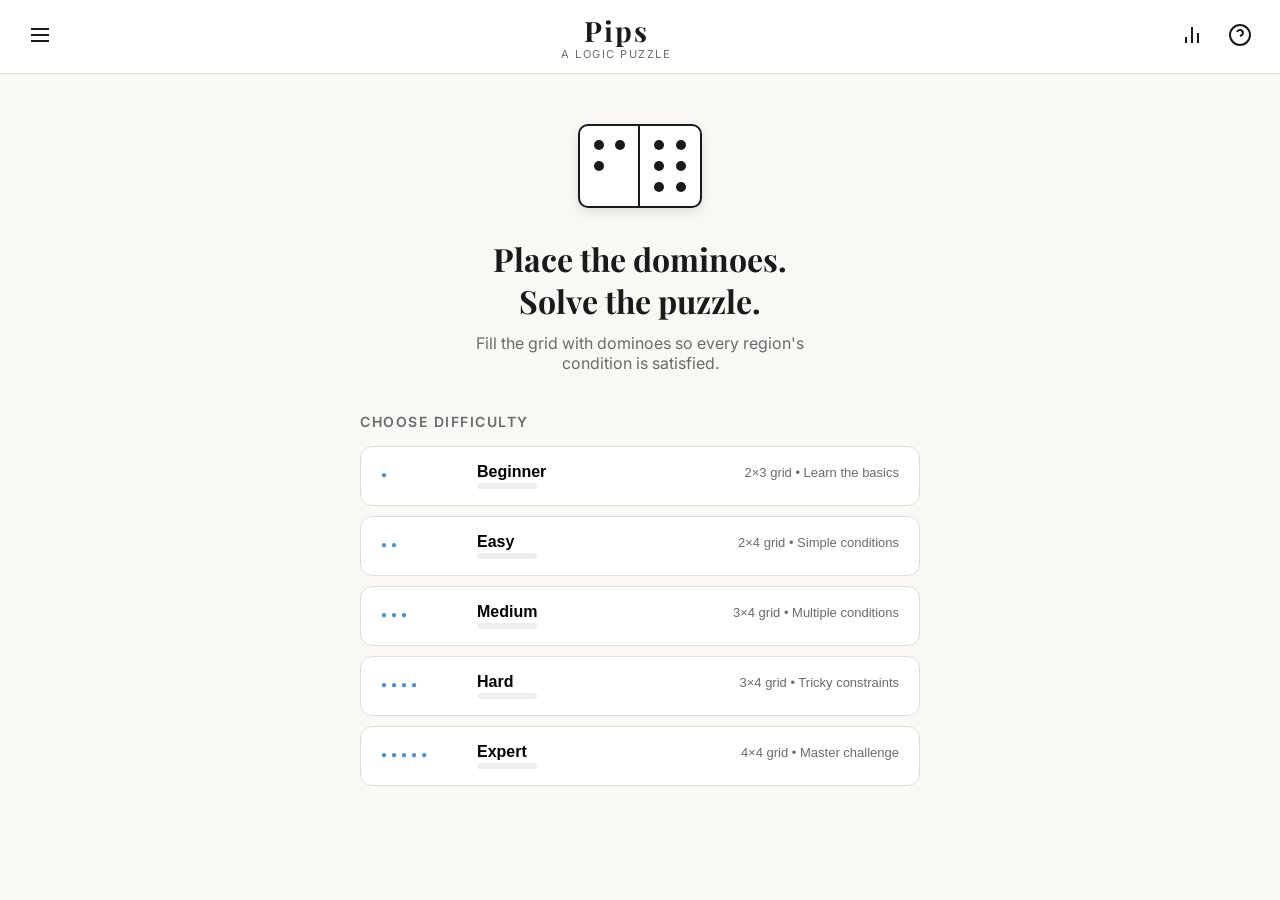
==== index.html @ b39b8e14 "Pips - Logic puzzle game inspired by NYT Pips Domino-based puzzle with 25 levels across 5 difficulti" ====
<!DOCTYPE html>
<html lang="en">
<head>
    <meta charset="UTF-8">
    <meta name="viewport" content="width=device-width, initial-scale=1.0">
    <title>Pips - Logic Puzzle Game</title>
    <link rel="stylesheet" href="css/style.css">
    <link href="https://fonts.googleapis.com/css2?family=Inter:wght@300;400;500;600;700;800&family=Playfair+Display:wght@700&display=swap" rel="stylesheet">
</head>
<body>
    <div id="app">
        <!-- Header -->
        <header class="header">
            <div class="header-left">
                <button class="btn-icon" id="menuBtn" title="Menu">
                    <svg width="24" height="24" viewBox="0 0 24 24" fill="none" stroke="currentColor" stroke-width="2">
                        <line x1="3" y1="6" x2="21" y2="6"></line>
                        <line x1="3" y1="12" x2="21" y2="12"></line>
                        <line x1="3" y1="18" x2="21" y2="18"></line>
                    </svg>
                </button>
            </div>
            <div class="header-center">
                <h1 class="logo">Pips</h1>
                <p class="tagline">A Logic Puzzle</p>
            </div>
            <div class="header-right">
                <button class="btn-icon" id="statsBtn" title="Statistics">
                    <svg width="24" height="24" viewBox="0 0 24 24" fill="none" stroke="currentColor" stroke-width="2">
                        <path d="M18 20V10M12 20V4M6 20v-6"></path>
                    </svg>
                </button>
                <button class="btn-icon" id="helpBtn" title="How to Play">
                    <svg width="24" height="24" viewBox="0 0 24 24" fill="none" stroke="currentColor" stroke-width="2">
                        <circle cx="12" cy="12" r="10"></circle>
                        <path d="M9.09 9a3 3 0 0 1 5.83 1c0 2-3 3-3 3"></path>
                        <line x1="12" y1="17" x2="12.01" y2="17"></line>
                    </svg>
                </button>
            </div>
        </header>

        <!-- Home Screen -->
        <div id="homeScreen" class="screen active">
            <div class="home-hero">
                <div class="hero-domino">
                    <div class="hero-pip-half">
                        <span class="pip"></span><span class="pip"></span><span class="pip"></span>
                    </div>
                    <div class="hero-pip-half">
                        <span class="pip"></span><span class="pip"></span><span class="pip"></span>
                        <span class="pip"></span><span class="pip"></span><span class="pip"></span>
                    </div>
                </div>
                <h2 class="home-title">Place the dominoes.<br>Solve the puzzle.</h2>
                <p class="home-subtitle">Fill the grid with dominoes so every region's condition is satisfied.</p>
            </div>

            <div class="difficulty-selector">
                <h3 class="section-title">Choose Difficulty</h3>
                <div class="difficulty-cards">
                    <button class="difficulty-card" data-difficulty="beginner">
                        <div class="diff-icon">&#9679;</div>
                        <div class="diff-name">Beginner</div>
                        <div class="diff-desc">2×3 grid &bull; Learn the basics</div>
                        <div class="diff-progress"><span class="progress-fill" id="prog-beginner"></span></div>
                        <div class="diff-count" id="count-beginner">0/5</div>
                    </button>
                    <button class="difficulty-card" data-difficulty="easy">
                        <div class="diff-icon">&#9679;&#9679;</div>
                        <div class="diff-name">Easy</div>
                        <div class="diff-desc">2×4 grid &bull; Simple conditions</div>
                        <div class="diff-progress"><span class="progress-fill" id="prog-easy"></span></div>
                        <div class="diff-count" id="count-easy">0/5</div>
                    </button>
                    <button class="difficulty-card" data-difficulty="medium">
                        <div class="diff-icon">&#9679;&#9679;&#9679;</div>
                        <div class="diff-name">Medium</div>
                        <div class="diff-desc">3×4 grid &bull; Multiple conditions</div>
                        <div class="diff-progress"><span class="progress-fill" id="prog-medium"></span></div>
                        <div class="diff-count" id="count-medium">0/5</div>
                    </button>
                    <button class="difficulty-card" data-difficulty="hard">
                        <div class="diff-icon">&#9679;&#9679;&#9679;&#9679;</div>
                        <div class="diff-name">Hard</div>
                        <div class="diff-desc">3×4 grid &bull; Tricky constraints</div>
                        <div class="diff-progress"><span class="progress-fill" id="prog-hard"></span></div>
                        <div class="diff-count" id="count-hard">0/5</div>
                    </button>
                    <button class="difficulty-card" data-difficulty="expert">
                        <div class="diff-icon">&#9679;&#9679;&#9679;&#9679;&#9679;</div>
                        <div class="diff-name">Expert</div>
                        <div class="diff-desc">4×4 grid &bull; Master challenge</div>
                        <div class="diff-progress"><span class="progress-fill" id="prog-expert"></span></div>
                        <div class="diff-count" id="count-expert">0/5</div>
                    </button>
                </div>
            </div>

            <div class="stages-panel" id="stagesPanel">
                <h3 class="section-title" id="stagesTitle">Stages</h3>
                <div class="stages-grid" id="stagesGrid"></div>
                <button class="btn-back" id="backToHome">&larr; Back</button>
            </div>
        </div>

        <!-- Game Screen -->
        <div id="gameScreen" class="screen">
            <div class="game-toolbar">
                <button class="btn-back" id="backToStages">&larr; Back</button>
                <div class="game-info">
                    <span class="level-badge" id="levelBadge">Easy</span>
                    <span class="stage-label" id="stageLabel">Stage 1</span>
                </div>
                <div class="game-controls">
                    <div class="timer" id="timer">0:00</div>
                    <button class="btn-small" id="hintBtn" title="Hint">
                        <svg width="18" height="18" viewBox="0 0 24 24" fill="none" stroke="currentColor" stroke-width="2">
                            <path d="M9.663 17h4.673M12 3v1m6.364 1.636l-.707.707M21 12h-1M4 12H3m3.343-5.657l-.707-.707m2.828 9.9a5 5 0 117.072 0l-.548.547A3.374 3.374 0 0014 18.469V19a2 2 0 11-4 0v-.531c0-.895-.356-1.754-.988-2.386l-.548-.547z"></path>
                        </svg>
                        <span id="hintCount">3</span>
                    </button>
                    <button class="btn-small" id="resetBtn" title="Reset">
                        <svg width="18" height="18" viewBox="0 0 24 24" fill="none" stroke="currentColor" stroke-width="2">
                            <path d="M1 4v6h6M23 20v-6h-6"></path>
                            <path d="M20.49 9A9 9 0 005.64 5.64L1 10m22 4l-4.64 4.36A9 9 0 013.51 15"></path>
                        </svg>
                    </button>
                </div>
            </div>

            <div class="game-area">
                <div class="conditions-panel" id="conditionsPanel"></div>
                <div class="grid-container" id="gridContainer">
                    <div class="grid" id="grid"></div>
                </div>
                <div class="dominoes-tray" id="dominoesTray">
                    <h4 class="tray-title">Dominoes</h4>
                    <div class="tray-items" id="trayItems"></div>
                </div>
            </div>

            <div class="game-actions">
                <button class="btn-primary" id="checkBtn">Check Solution</button>
                <button class="btn-secondary" id="clearBtn">Clear All</button>
            </div>
        </div>

        <!-- Win Modal -->
        <div class="modal-overlay" id="winModal">
            <div class="modal win-modal">
                <div class="win-stars">
                    <span class="star" id="star1">&#9733;</span>
                    <span class="star" id="star2">&#9733;</span>
                    <span class="star" id="star3">&#9733;</span>
                </div>
                <h2 class="win-title">Puzzle Solved!</h2>
                <p class="win-time" id="winTime">Time: 0:00</p>
                <p class="win-hints" id="winHints">Hints used: 0</p>
                <div class="win-actions">
                    <button class="btn-primary" id="nextPuzzleBtn">Next Puzzle &rarr;</button>
                    <button class="btn-secondary" id="replayBtn">Replay</button>
                    <button class="btn-secondary" id="backHomeBtn">Home</button>
                </div>
            </div>
        </div>

        <!-- Help Modal -->
        <div class="modal-overlay" id="helpModal">
            <div class="modal help-modal">
                <button class="modal-close" id="closeHelp">&times;</button>
                <h2>How to Play</h2>
                <div class="help-content">
                    <div class="help-step">
                        <div class="help-num">1</div>
                        <div>
                            <h4>Look at the Grid</h4>
                            <p>The grid is divided into colored regions. Each region has a condition that must be satisfied.</p>
                        </div>
                    </div>
                    <div class="help-step">
                        <div class="help-num">2</div>
                        <div>
                            <h4>Place Dominoes</h4>
                            <p>Click a domino to select it, then click again to rotate. Click a cell on the grid to place it. Click a placed domino to remove it.</p>
                        </div>
                    </div>
                    <div class="help-step">
                        <div class="help-num">3</div>
                        <div>
                            <h4>Satisfy Conditions</h4>
                            <p>Every region's condition must be met by the pip values placed within it.</p>
                        </div>
                    </div>
                    <div class="help-section">
                        <h3>Conditions</h3>
                        <div class="condition-list">
                            <div class="cond-item"><span class="cond-symbol">=N</span> Sum of pips equals N</div>
                            <div class="cond-item"><span class="cond-symbol">==</span> All pips are equal</div>
                            <div class="cond-item"><span class="cond-symbol">&#8800;</span> All pips are different</div>
                            <div class="cond-item"><span class="cond-symbol">&lt;</span> Pips increase (left-to-right, top-to-bottom)</div>
                            <div class="cond-item"><span class="cond-symbol">&gt;</span> Pips decrease (left-to-right, top-to-bottom)</div>
                            <div class="cond-item"><span class="cond-symbol">Even</span> All pips are even numbers</div>
                            <div class="cond-item"><span class="cond-symbol">Odd</span> All pips are odd numbers</div>
                        </div>
                    </div>
                </div>
            </div>
        </div>

        <!-- Stats Modal -->
        <div class="modal-overlay" id="statsModal">
            <div class="modal stats-modal">
                <button class="modal-close" id="closeStats">&times;</button>
                <h2>Statistics</h2>
                <div class="stats-grid" id="statsContent">
                    <div class="stat-box">
                        <div class="stat-num" id="statSolved">0</div>
                        <div class="stat-label">Puzzles Solved</div>
                    </div>
                    <div class="stat-box">
                        <div class="stat-num" id="statStreak">0</div>
                        <div class="stat-label">Current Streak</div>
                    </div>
                    <div class="stat-box">
                        <div class="stat-num" id="statBest">-</div>
                        <div class="stat-label">Best Time</div>
                    </div>
                    <div class="stat-box">
                        <div class="stat-num" id="statStars">0</div>
                        <div class="stat-label">Total Stars</div>
                    </div>
                </div>
                <div class="stats-levels" id="statsLevels"></div>
            </div>
        </div>
    </div>

    <script src="js/puzzles.js"></script>
    <script src="js/app.js"></script>
</body>
</html>
---- css/style.css ----
/* === Reset & Base === */
*, *::before, *::after { box-sizing: border-box; margin: 0; padding: 0; }

:root {
    --bg: #faf8f5;
    --surface: #ffffff;
    --text: #1a1a1a;
    --text-muted: #6b6b6b;
    --border: #e0ddd8;
    --accent: #4a90d9;
    --accent-hover: #3a7bc8;
    --success: #4caf50;
    --error: #e74c3c;
    --gold: #f0c040;

    --region-blue: #d4e6f9;
    --region-green: #d4f0d4;
    --region-yellow: #fdf3d0;
    --region-pink: #f9d4e6;
    --region-purple: #e4d4f9;
    --region-orange: #f9e0d4;
    --region-teal: #d4f0ef;

    --shadow-sm: 0 1px 3px rgba(0,0,0,0.08);
    --shadow-md: 0 4px 12px rgba(0,0,0,0.1);
    --shadow-lg: 0 8px 30px rgba(0,0,0,0.12);
    --radius: 12px;
    --radius-sm: 8px;
}

body {
    font-family: 'Inter', -apple-system, BlinkMacSystemFont, sans-serif;
    background: var(--bg);
    color: var(--text);
    min-height: 100vh;
    overflow-x: hidden;
}

/* === Header === */
.header {
    display: flex;
    align-items: center;
    justify-content: space-between;
    padding: 12px 20px;
    border-bottom: 1px solid var(--border);
    background: var(--surface);
    position: sticky;
    top: 0;
    z-index: 100;
}

.header-center { text-align: center; }

.logo {
    font-family: 'Playfair Display', serif;
    font-size: 28px;
    font-weight: 700;
    letter-spacing: 2px;
}

.tagline {
    font-size: 11px;
    color: var(--text-muted);
    text-transform: uppercase;
    letter-spacing: 1.5px;
    margin-top: -2px;
}

.header-left, .header-right { display: flex; gap: 8px; }

.btn-icon {
    background: none;
    border: none;
    cursor: pointer;
    padding: 8px;
    border-radius: var(--radius-sm);
    color: var(--text);
    transition: background 0.2s;
}
.btn-icon:hover { background: #f0ede8; }

/* === Screens === */
.screen { display: none; }
.screen.active { display: block; }

/* === Home Screen === */
.home-hero {
    text-align: center;
    padding: 50px 20px 40px;
}

.hero-domino {
    display: inline-flex;
    background: var(--surface);
    border: 2px solid var(--text);
    border-radius: 10px;
    overflow: hidden;
    margin-bottom: 30px;
    box-shadow: var(--shadow-md);
}

.hero-pip-half {
    width: 60px;
    height: 80px;
    display: grid;
    grid-template-columns: repeat(2, 1fr);
    grid-template-rows: repeat(3, 1fr);
    place-items: center;
    padding: 8px;
}

.hero-pip-half:first-child { border-right: 2px solid var(--text); }

.hero-pip-half .pip {
    width: 10px;
    height: 10px;
    background: var(--text);
    border-radius: 50%;
}

.home-title {
    font-family: 'Playfair Display', serif;
    font-size: 32px;
    line-height: 1.3;
    margin-bottom: 12px;
}

.home-subtitle {
    color: var(--text-muted);
    font-size: 16px;
    max-width: 400px;
    margin: 0 auto;
}

/* === Difficulty Selector === */
.difficulty-selector {
    max-width: 600px;
    margin: 0 auto;
    padding: 0 20px 40px;
}

.section-title {
    font-size: 14px;
    text-transform: uppercase;
    letter-spacing: 1.5px;
    color: var(--text-muted);
    margin-bottom: 16px;
    font-weight: 600;
}

.difficulty-cards {
    display: flex;
    flex-direction: column;
    gap: 10px;
}

.difficulty-card {
    display: grid;
    grid-template-columns: 80px 1fr auto;
    grid-template-rows: auto auto;
    align-items: center;
    gap: 2px 16px;
    background: var(--surface);
    border: 1px solid var(--border);
    border-radius: var(--radius);
    padding: 16px 20px;
    cursor: pointer;
    transition: all 0.2s;
    text-align: left;
}

.difficulty-card:hover {
    border-color: var(--accent);
    box-shadow: var(--shadow-sm);
    transform: translateY(-1px);
}

.diff-icon {
    grid-row: span 2;
    font-size: 10px;
    letter-spacing: 4px;
    color: var(--accent);
}

.diff-name {
    font-weight: 600;
    font-size: 16px;
}

.diff-desc {
    font-size: 13px;
    color: var(--text-muted);
}

.diff-progress {
    grid-row: span 2;
    width: 60px;
    height: 6px;
    background: #eee;
    border-radius: 3px;
    overflow: hidden;
}

.progress-fill {
    display: block;
    height: 100%;
    background: var(--accent);
    border-radius: 3px;
    transition: width 0.3s;
    width: 0%;
}

.diff-count {
    display: none;
}

/* === Stages Panel === */
.stages-panel {
    display: none;
    max-width: 600px;
    margin: 0 auto;
    padding: 30px 20px 40px;
}

.stages-panel.active { display: block; }

.stages-grid {
    display: grid;
    grid-template-columns: repeat(auto-fill, minmax(100px, 1fr));
    gap: 12px;
    margin-bottom: 24px;
}

.stage-card {
    background: var(--surface);
    border: 2px solid var(--border);
    border-radius: var(--radius);
    padding: 20px 12px;
    text-align: center;
    cursor: pointer;
    transition: all 0.2s;
    position: relative;
}

.stage-card:hover {
    border-color: var(--accent);
    transform: translateY(-2px);
    box-shadow: var(--shadow-sm);
}

.stage-card.locked {
    opacity: 0.5;
    cursor: not-allowed;
}

.stage-card.completed {
    border-color: var(--success);
    background: #f0faf0;
}

.stage-card.completed::after {
    content: '✓';
    position: absolute;
    top: 6px;
    right: 8px;
    color: var(--success);
    font-weight: 700;
    font-size: 14px;
}

.stage-num {
    font-size: 24px;
    font-weight: 700;
    color: var(--accent);
}

.stage-stars {
    font-size: 12px;
    color: #ddd;
    margin-top: 6px;
    letter-spacing: 2px;
}

.stage-stars .earned { color: var(--gold); }

.btn-back {
    background: none;
    border: none;
    cursor: pointer;
    font-size: 14px;
    color: var(--text-muted);
    padding: 8px 0;
    font-weight: 500;
    transition: color 0.2s;
}
.btn-back:hover { color: var(--text); }

/* === Game Screen === */
.game-toolbar {
    display: flex;
    align-items: center;
    justify-content: space-between;
    padding: 12px 20px;
    border-bottom: 1px solid var(--border);
    background: var(--surface);
}

.game-info {
    display: flex;
    align-items: center;
    gap: 10px;
}

.level-badge {
    background: var(--accent);
    color: white;
    padding: 3px 10px;
    border-radius: 20px;
    font-size: 12px;
    font-weight: 600;
    text-transform: uppercase;
}

.stage-label {
    font-weight: 600;
    font-size: 15px;
}

.game-controls {
    display: flex;
    align-items: center;
    gap: 10px;
}

.timer {
    font-variant-numeric: tabular-nums;
    font-weight: 600;
    font-size: 16px;
    min-width: 50px;
    text-align: center;
}

.btn-small {
    background: none;
    border: 1px solid var(--border);
    cursor: pointer;
    padding: 6px 10px;
    border-radius: var(--radius-sm);
    display: flex;
    align-items: center;
    gap: 4px;
    font-size: 13px;
    font-weight: 500;
    color: var(--text);
    transition: all 0.2s;
}
.btn-small:hover { background: #f0ede8; }

/* === Game Area === */
.game-area {
    display: flex;
    flex-direction: column;
    align-items: center;
    padding: 24px 20px;
    gap: 24px;
}

/* === Conditions Panel === */
.conditions-panel {
    display: flex;
    flex-wrap: wrap;
    gap: 8px;
    justify-content: center;
    max-width: 500px;
}

.condition-tag {
    display: flex;
    align-items: center;
    gap: 8px;
    padding: 8px 14px;
    border-radius: 10px;
    font-size: 13px;
    font-weight: 500;
    border: 2px solid var(--border);
    background: var(--surface);
    transition: all 0.3s;
}

.condition-tag .color-dot {
    width: 16px;
    height: 16px;
    border-radius: 4px;
    border: 1px solid rgba(0,0,0,0.15);
    flex-shrink: 0;
}

.condition-tag .cond-label {
    font-weight: 800;
    font-size: 15px;
    min-width: 28px;
    text-align: center;
}

.condition-tag .cond-desc {
    font-size: 12px;
    color: var(--text-muted);
    font-weight: 400;
}

.condition-tag.satisfied {
    border-color: var(--success);
    background: #f0faf0;
}

.condition-tag.violated {
    border-color: var(--error);
    background: #fdf0ef;
}

/* === Grid === */
.grid-container {
    position: relative;
}

.grid {
    display: grid;
    gap: 0;
    border-radius: 6px;
    overflow: hidden;
}

.grid-cell {
    width: 70px;
    height: 70px;
    display: flex;
    align-items: center;
    justify-content: center;
    position: relative;
    border: 1px solid rgba(0,0,0,0.12);
    transition: all 0.2s;
}

.grid-cell.drop-target {
    outline: 3px dashed var(--accent);
    outline-offset: -3px;
}

/* Region label on grid */
.region-label {
    position: absolute;
    top: 3px;
    left: 4px;
    font-size: 11px;
    font-weight: 700;
    color: rgba(0,0,0,0.55);
    pointer-events: none;
    z-index: 2;
    line-height: 1;
    letter-spacing: 0.3px;
    text-shadow: 0 0 3px rgba(255,255,255,0.6);
}

.grid-cell .cell-pip-display {
    width: 54px;
    height: 54px;
    display: flex;
    align-items: center;
    justify-content: center;
    pointer-events: none;
}

.grid-cell .cell-pip-display .pip-container {
    display: grid;
    width: 50px;
    height: 50px;
    place-items: center;
}

.grid-cell .cell-pip-display .pip-dot {
    width: 11px;
    height: 11px;
    background: var(--text);
    border-radius: 50%;
    box-shadow: 0 1px 2px rgba(0,0,0,0.2);
}

.grid-cell.has-domino {
    cursor: grab;
}

/* Blocked / inactive cells */
.grid-cell.blocked {
    background: #2a2a2a !important;
    cursor: default;
    border-color: #2a2a2a;
}

.grid-cell.hint-cell {
    animation: hintPulse 1.5s ease-in-out 3;
}

@keyframes hintPulse {
    0%, 100% { outline: none; }
    50% { outline: 3px solid var(--gold); outline-offset: -3px; }
}

/* Region borders */
.grid-cell.border-top { border-top: 2px solid var(--text); }
.grid-cell.border-bottom { border-bottom: 2px solid var(--text); }
.grid-cell.border-left { border-left: 2px solid var(--text); }
.grid-cell.border-right { border-right: 2px solid var(--text); }

/* === Dominoes Tray === */
.dominoes-tray {
    width: 100%;
    max-width: 500px;
}

.tray-title {
    font-size: 13px;
    text-transform: uppercase;
    letter-spacing: 1px;
    color: var(--text-muted);
    margin-bottom: 12px;
    text-align: center;
}

.tray-items {
    display: flex;
    flex-wrap: wrap;
    gap: 10px;
    justify-content: center;
}

.domino {
    display: flex;
    background: var(--surface);
    border: 2px solid var(--text);
    border-radius: 8px;
    cursor: grab;
    transition: all 0.2s;
    box-shadow: var(--shadow-sm);
    user-select: none;
}

.domino:hover {
    box-shadow: var(--shadow-md);
    transform: translateY(-2px);
}

.domino.selected {
    outline: 3px solid var(--accent);
    outline-offset: 2px;
    box-shadow: 0 0 0 6px rgba(74, 144, 217, 0.2), var(--shadow-md);
    transform: translateY(-3px);
}

/* === Drag Ghost === */
.domino-ghost {
    position: fixed;
    z-index: 9999;
    pointer-events: none;
    display: flex;
    background: var(--surface);
    border: 2px solid var(--text);
    border-radius: 8px;
    box-shadow: 0 8px 24px rgba(0,0,0,0.25);
    opacity: 0.9;
    transform: scale(1.05);
}

.domino-ghost.vertical { flex-direction: column; }

.domino-ghost .ghost-half {
    width: 50px;
    height: 50px;
    display: flex;
    align-items: center;
    justify-content: center;
}

.domino-ghost .pip-container {
    display: grid;
    width: 40px;
    height: 40px;
    place-items: center;
}

.domino-ghost .pip-dot {
    width: 8px;
    height: 8px;
    background: var(--text);
    border-radius: 50%;
}

.domino-ghost.horizontal .ghost-half:first-child { border-right: 2px solid var(--text); }
.domino-ghost.vertical .ghost-half:first-child { border-bottom: 2px solid var(--text); }

/* === Placed Domino Visuals === */
.grid-cell.has-domino {
    cursor: grab;
}

.grid-cell.domino-left {
    box-shadow: inset 0 3px 0 0 #333, inset 0 -3px 0 0 #333, inset 3px 0 0 0 #333;
    border-top-left-radius: 6px;
    border-bottom-left-radius: 6px;
}

.grid-cell.domino-right {
    box-shadow: inset 0 3px 0 0 #333, inset 0 -3px 0 0 #333, inset -3px 0 0 0 #333;
    border-top-right-radius: 6px;
    border-bottom-right-radius: 6px;
}

.grid-cell.domino-top {
    box-shadow: inset 3px 0 0 0 #333, inset -3px 0 0 0 #333, inset 0 3px 0 0 #333;
    border-top-left-radius: 6px;
    border-top-right-radius: 6px;
}

.grid-cell.domino-bottom {
    box-shadow: inset 3px 0 0 0 #333, inset -3px 0 0 0 #333, inset 0 -3px 0 0 #333;
    border-bottom-left-radius: 6px;
    border-bottom-right-radius: 6px;
}

.grid-cell.domino-single {
    box-shadow: inset 0 0 0 3px #333;
    border-radius: 6px;
}

.domino.single-tile .domino-half {
    border: none !important;
}

.domino-ghost.single-tile .ghost-half {
    border: none !important;
}

/* Drop highlight */
.grid-cell.drop-highlight {
    outline: 3px solid var(--accent);
    outline-offset: -3px;
    background-color: rgba(74, 144, 217, 0.15) !important;
}

.domino.vertical {
    flex-direction: column;
}

.domino.placed {
    display: none;
}

.domino-half {
    width: 50px;
    height: 50px;
    display: flex;
    align-items: center;
    justify-content: center;
    position: relative;
}

.domino.horizontal .domino-half:first-child {
    border-right: 2px solid var(--text);
}

.domino.vertical .domino-half:first-child {
    border-bottom: 2px solid var(--text);
}

.domino-half .pip-container {
    display: grid;
    width: 40px;
    height: 40px;
    place-items: center;
}

.domino-half .pip-dot {
    width: 8px;
    height: 8px;
    background: var(--text);
    border-radius: 50%;
}

/* Pip layouts */
.pip-container.pips-0 { grid-template: 1fr / 1fr; }
.pip-container.pips-1 { grid-template: 1fr / 1fr; }
.pip-container.pips-2 { grid-template: 1fr 1fr / 1fr; }
.pip-container.pips-3 { grid-template: 1fr 1fr 1fr / 1fr; }
.pip-container.pips-4 { grid-template: 1fr 1fr / 1fr 1fr; }
.pip-container.pips-5 { grid-template: 1fr 1fr 1fr / 1fr 1fr; }
.pip-container.pips-6 { grid-template: 1fr 1fr 1fr / 1fr 1fr; }

/* === Game Actions === */
.game-actions {
    display: flex;
    gap: 12px;
    justify-content: center;
    padding: 0 20px 30px;
}

.btn-primary {
    background: var(--accent);
    color: white;
    border: none;
    padding: 12px 32px;
    border-radius: var(--radius-sm);
    font-size: 15px;
    font-weight: 600;
    cursor: pointer;
    transition: all 0.2s;
}
.btn-primary:hover { background: var(--accent-hover); }

.btn-secondary {
    background: var(--surface);
    color: var(--text);
    border: 1px solid var(--border);
    padding: 12px 24px;
    border-radius: var(--radius-sm);
    font-size: 15px;
    font-weight: 500;
    cursor: pointer;
    transition: all 0.2s;
}
.btn-secondary:hover { background: #f0ede8; }

/* === Modals === */
.modal-overlay {
    display: none;
    position: fixed;
    inset: 0;
    background: rgba(0,0,0,0.4);
    z-index: 1000;
    align-items: center;
    justify-content: center;
    padding: 20px;
    backdrop-filter: blur(4px);
}
.modal-overlay.active {
    display: flex;
}

.modal {
    background: var(--surface);
    border-radius: var(--radius);
    box-shadow: var(--shadow-lg);
    max-width: 460px;
    width: 100%;
    max-height: 80vh;
    overflow-y: auto;
    padding: 32px;
    position: relative;
    animation: modalIn 0.3s ease;
}

@keyframes modalIn {
    from { transform: translateY(20px); opacity: 0; }
    to { transform: translateY(0); opacity: 1; }
}

.modal h2 {
    font-family: 'Playfair Display', serif;
    font-size: 24px;
    margin-bottom: 20px;
    text-align: center;
}

.modal-close {
    position: absolute;
    top: 16px;
    right: 16px;
    background: none;
    border: none;
    font-size: 24px;
    cursor: pointer;
    color: var(--text-muted);
    padding: 4px;
}

/* === Win Modal === */
.win-modal { text-align: center; }

.win-stars {
    font-size: 40px;
    margin-bottom: 16px;
}

.star { color: #ddd; transition: color 0.3s, transform 0.3s; }
.star.active { color: var(--gold); transform: scale(1.2); }

.win-title {
    font-family: 'Playfair Display', serif;
    font-size: 28px;
    margin-bottom: 12px;
}

.win-time, .win-hints {
    color: var(--text-muted);
    font-size: 14px;
    margin-bottom: 4px;
}

.win-actions {
    display: flex;
    flex-direction: column;
    gap: 10px;
    margin-top: 24px;
}

/* === Help Modal === */
.help-step {
    display: flex;
    gap: 16px;
    margin-bottom: 20px;
}

.help-num {
    width: 32px;
    height: 32px;
    background: var(--accent);
    color: white;
    border-radius: 50%;
    display: flex;
    align-items: center;
    justify-content: center;
    font-weight: 700;
    font-size: 14px;
    flex-shrink: 0;
}

.help-step h4 { margin-bottom: 4px; font-size: 15px; }
.help-step p { color: var(--text-muted); font-size: 14px; line-height: 1.5; }

.help-section { margin-top: 24px; }
.help-section h3 { font-size: 16px; margin-bottom: 12px; }

.condition-list { display: flex; flex-direction: column; gap: 8px; }

.cond-item {
    display: flex;
    align-items: center;
    gap: 12px;
    font-size: 14px;
}

.cond-symbol {
    background: #f0ede8;
    padding: 4px 10px;
    border-radius: 6px;
    font-weight: 700;
    font-size: 15px;
    min-width: 50px;
    text-align: center;
}

/* === Stats === */
.stats-grid {
    display: grid;
    grid-template-columns: 1fr 1fr;
    gap: 12px;
    margin-bottom: 24px;
}

.stat-box {
    background: #f8f6f2;
    padding: 16px;
    border-radius: var(--radius-sm);
    text-align: center;
}

.stat-num {
    font-size: 28px;
    font-weight: 700;
    color: var(--accent);
}

.stat-label {
    font-size: 12px;
    color: var(--text-muted);
    margin-top: 4px;
    text-transform: uppercase;
    letter-spacing: 0.5px;
}

/* === Responsive === */
@media (max-width: 500px) {
    .grid-cell {
        width: 56px;
        height: 56px;
    }
    .domino-half {
        width: 44px;
        height: 44px;
    }
    .home-title { font-size: 26px; }
    .difficulty-card { grid-template-columns: 60px 1fr auto; padding: 12px 16px; }
}

/* === Shake Animation === */
@keyframes shake {
    0%, 100% { transform: translateX(0); }
    25% { transform: translateX(-4px); }
    75% { transform: translateX(4px); }
}
.shake { animation: shake 0.3s ease-in-out 2; }

/* === Confetti === */
.confetti-container {
    position: fixed;
    inset: 0;
    pointer-events: none;
    z-index: 2000;
    overflow: hidden;
}

.confetti-piece {
    position: absolute;
    width: 10px;
    height: 10px;
    top: -10px;
    animation: confettiFall 3s ease-in forwards;
}

@keyframes confettiFall {
    0% { transform: translateY(0) rotate(0deg); opacity: 1; }
    100% { transform: translateY(100vh) rotate(720deg); opacity: 0; }
}
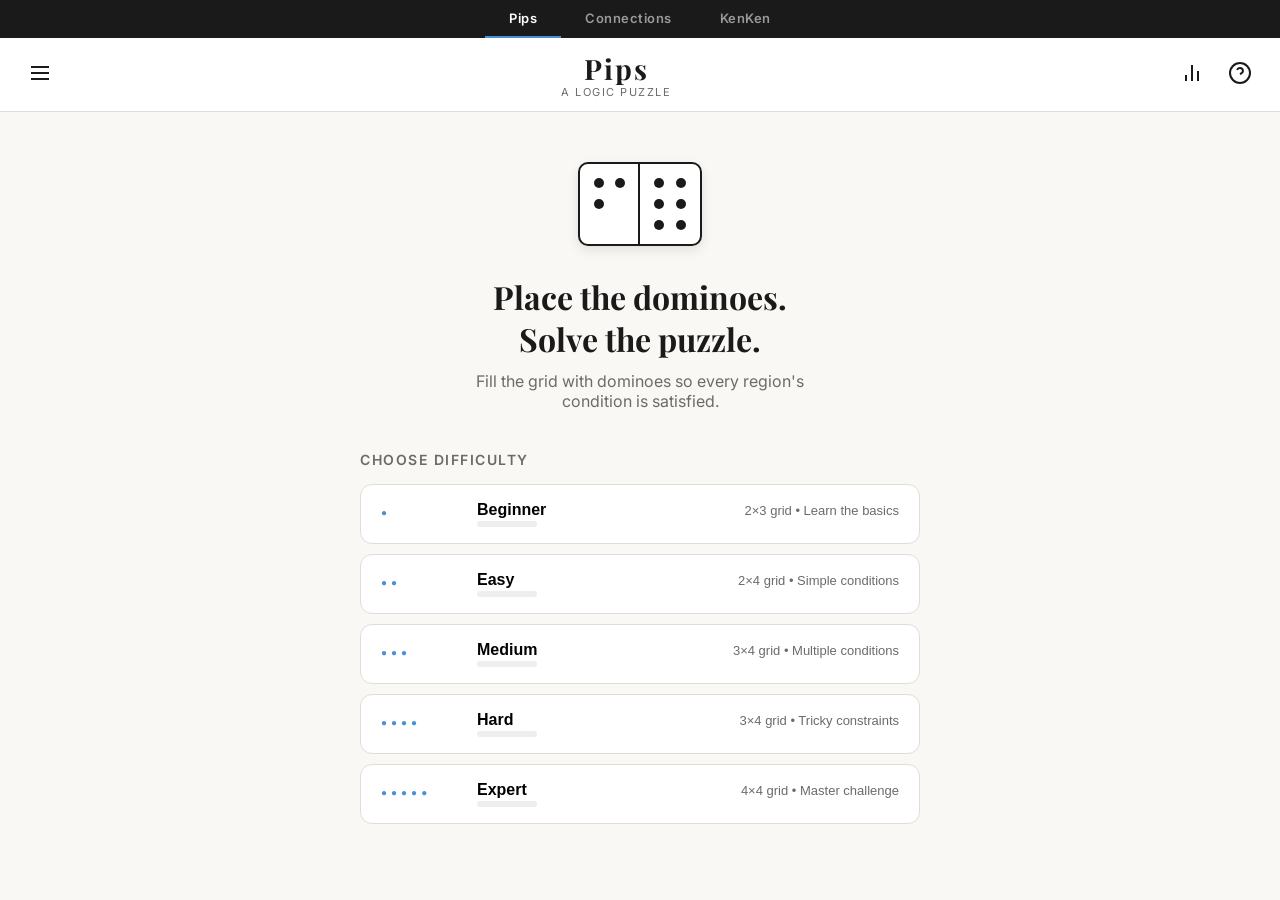
==== commit 0f5e2b44: "Add Connections and KenKen puzzle games Two new games with shared navigation bar: - Connections: 10 " ====
--- a/index.html
+++ b/index.html
@@ -8,6 +8,13 @@
     <link href="https://fonts.googleapis.com/css2?family=Inter:wght@300;400;500;600;700;800&family=Playfair+Display:wght@700&display=swap" rel="stylesheet">
 </head>
 <body>
+    <!-- Game Navigation -->
+    <nav class="game-nav">
+        <a href="index.html" class="game-nav-link active">Pips</a>
+        <a href="connections.html" class="game-nav-link">Connections</a>
+        <a href="kenken.html" class="game-nav-link">KenKen</a>
+    </nav>
+
     <div id="app">
         <!-- Header -->
         <header class="header">
--- a/css/style.css
+++ b/css/style.css
@@ -1,5 +1,29 @@
 /* === Reset & Base === */
 *, *::before, *::after { box-sizing: border-box; margin: 0; padding: 0; }
+
+/* === Game Navigation === */
+.game-nav {
+    display: flex;
+    justify-content: center;
+    gap: 0;
+    background: #1a1a1a;
+    padding: 0;
+}
+
+.game-nav-link {
+    color: #999;
+    text-decoration: none;
+    font-family: 'Inter', sans-serif;
+    font-size: 13px;
+    font-weight: 600;
+    padding: 10px 24px;
+    letter-spacing: 0.5px;
+    transition: all 0.2s;
+    border-bottom: 2px solid transparent;
+}
+
+.game-nav-link:hover { color: #fff; }
+.game-nav-link.active { color: #fff; border-bottom-color: #4a90d9; }
 
 :root {
     --bg: #faf8f5;
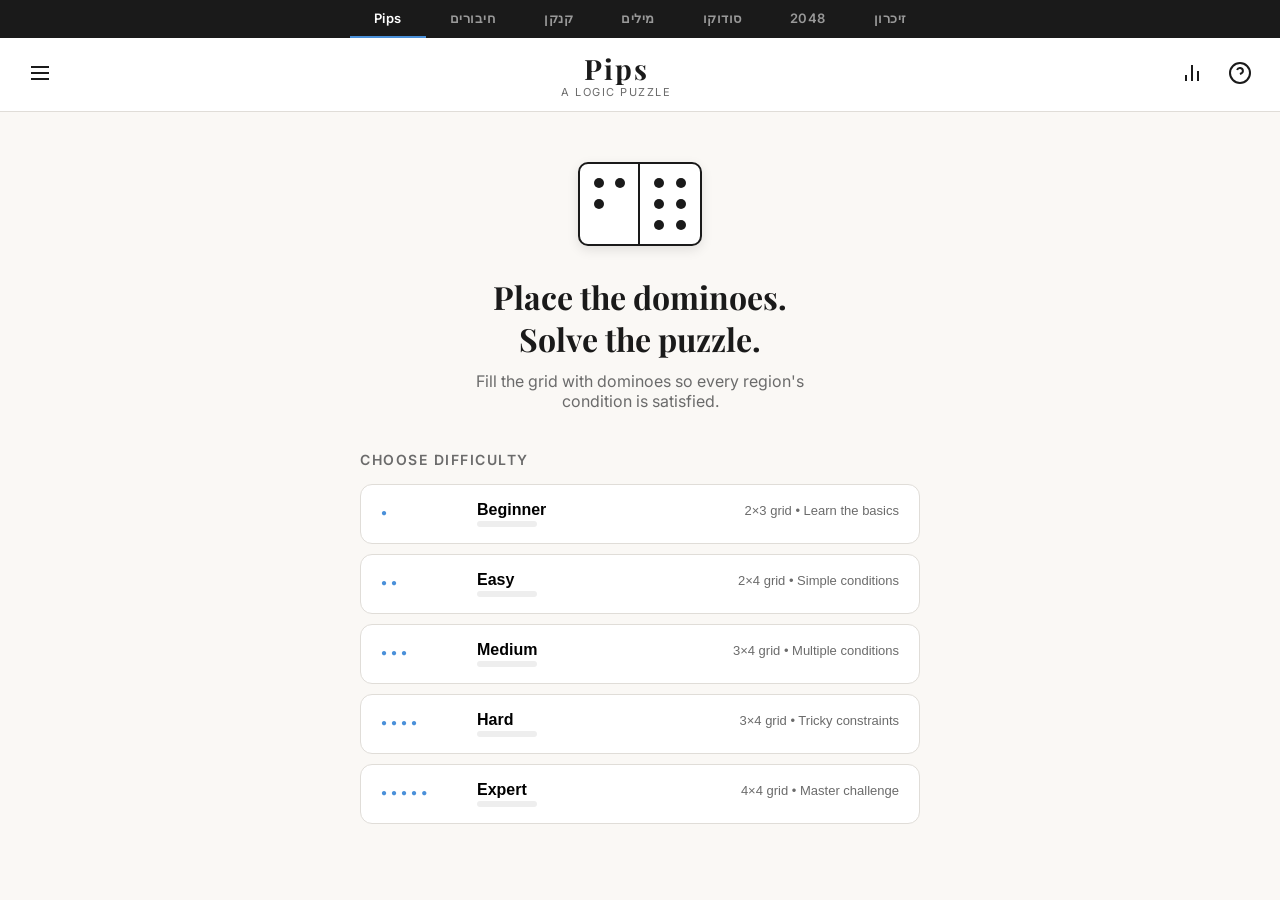
==== commit 3376b90d: "Add 4 new puzzle games and update navigation New games (all in Hebrew with age-based levels): - מילי" ====
--- a/index.html
+++ b/index.html
@@ -11,8 +11,12 @@
     <!-- Game Navigation -->
     <nav class="game-nav">
         <a href="index.html" class="game-nav-link active">Pips</a>
-        <a href="connections.html" class="game-nav-link">Connections</a>
-        <a href="kenken.html" class="game-nav-link">KenKen</a>
+        <a href="connections.html" class="game-nav-link">חיבורים</a>
+        <a href="kenken.html" class="game-nav-link">קנקן</a>
+        <a href="wordle.html" class="game-nav-link">מילים</a>
+        <a href="sudoku.html" class="game-nav-link">סודוקו</a>
+        <a href="2048.html" class="game-nav-link">2048</a>
+        <a href="memory.html" class="game-nav-link">זיכרון</a>
     </nav>
 
     <div id="app">
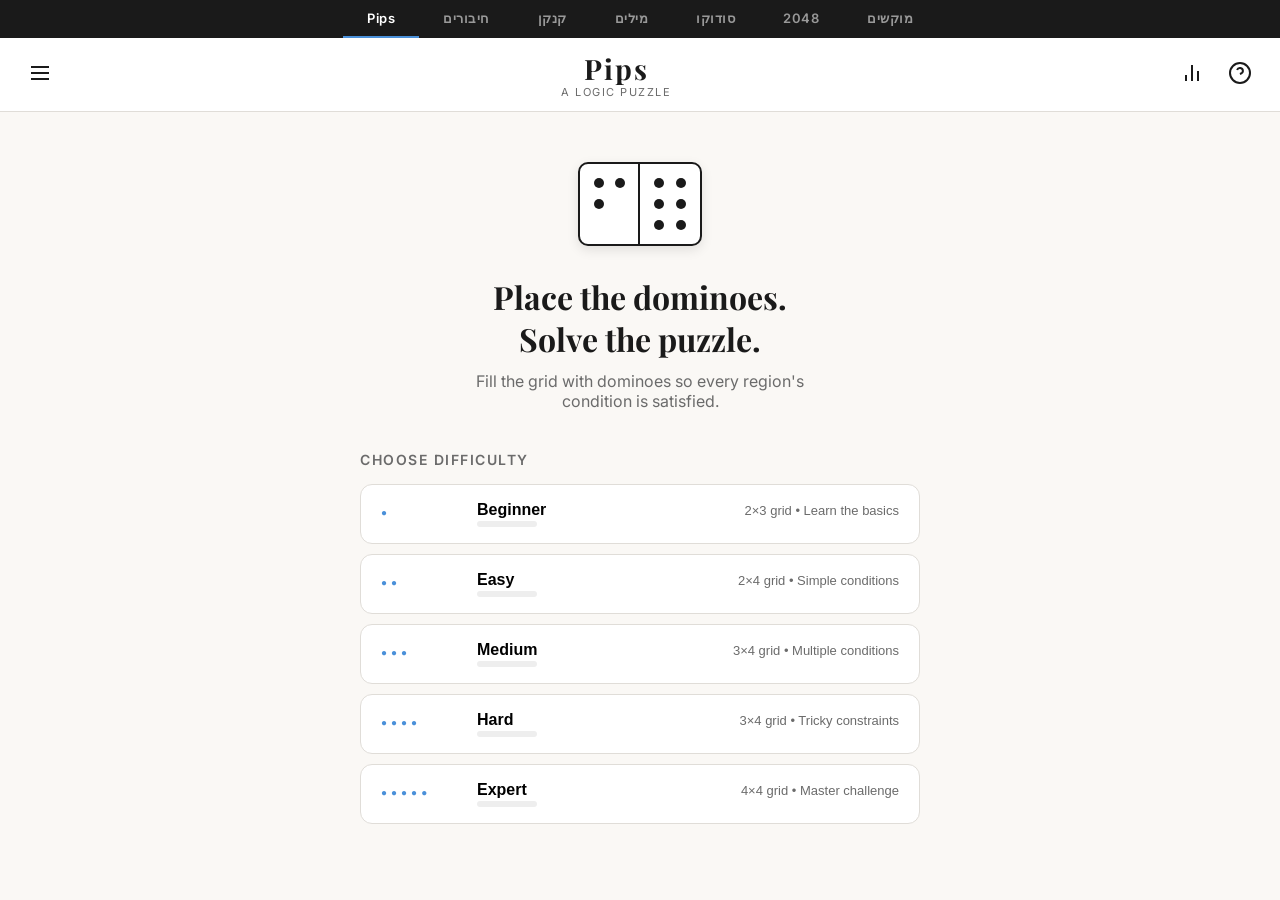
==== commit 8fcf41f2: "Replace Memory game with Minesweeper (מוקשים) - 4 difficulty levels: beginner (8x8), intermediate (1" ====
--- a/index.html
+++ b/index.html
@@ -16,7 +16,7 @@
         <a href="wordle.html" class="game-nav-link">מילים</a>
         <a href="sudoku.html" class="game-nav-link">סודוקו</a>
         <a href="2048.html" class="game-nav-link">2048</a>
-        <a href="memory.html" class="game-nav-link">זיכרון</a>
+        <a href="memory.html" class="game-nav-link">מוקשים</a>
     </nav>
 
     <div id="app">
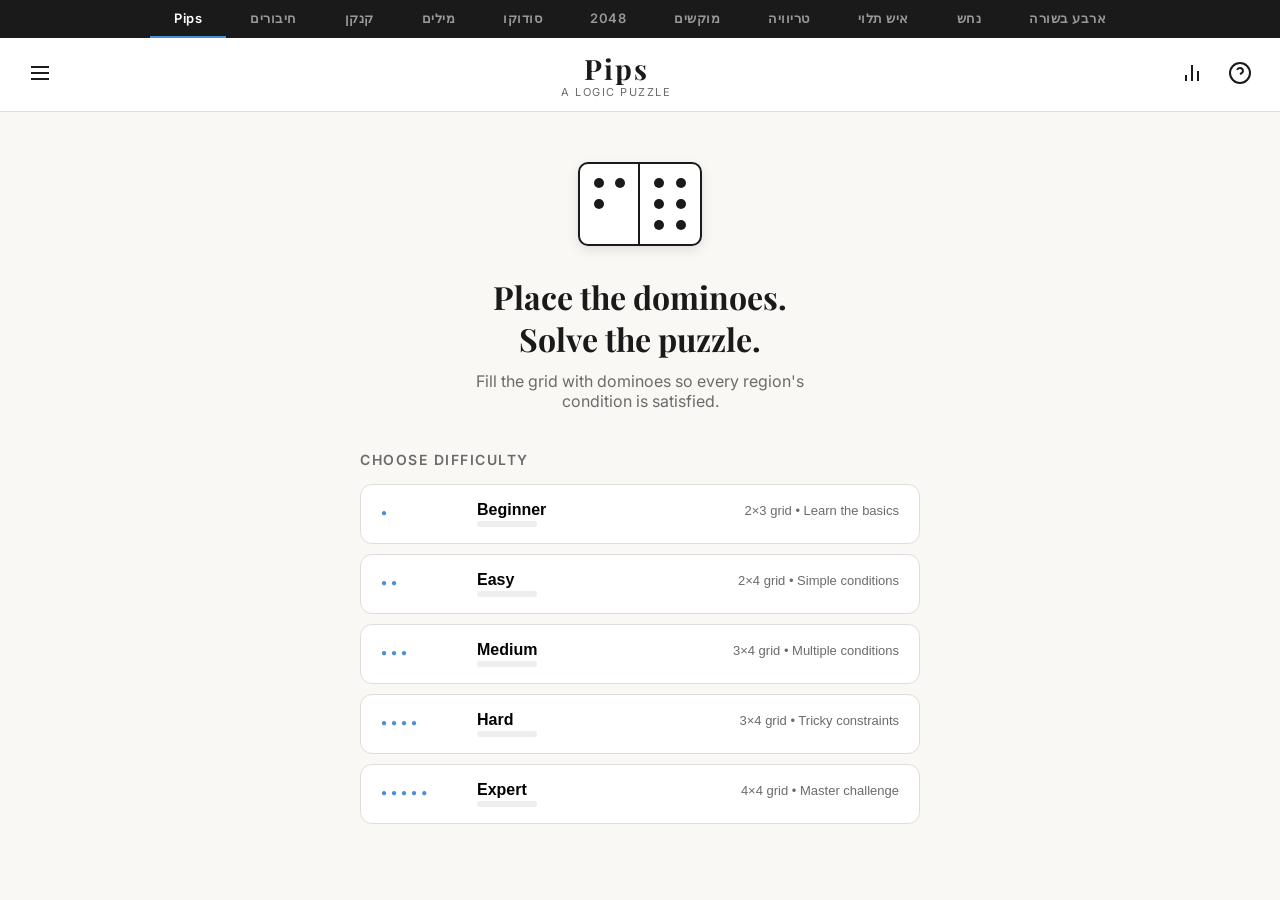
==== commit d08f02bd: "Add 4 new games: Trivia, Hangman, Snake, Connect4 - טריוויה: Hebrew trivia quiz with 120 questions a" ====
--- a/index.html
+++ b/index.html
@@ -17,6 +17,10 @@
         <a href="sudoku.html" class="game-nav-link">סודוקו</a>
         <a href="2048.html" class="game-nav-link">2048</a>
         <a href="memory.html" class="game-nav-link">מוקשים</a>
+        <a href="trivia.html" class="game-nav-link">טריוויה</a>
+        <a href="hangman.html" class="game-nav-link">איש תלוי</a>
+        <a href="snake.html" class="game-nav-link">נחש</a>
+        <a href="connect4.html" class="game-nav-link">ארבע בשורה</a>
     </nav>
 
     <div id="app">
